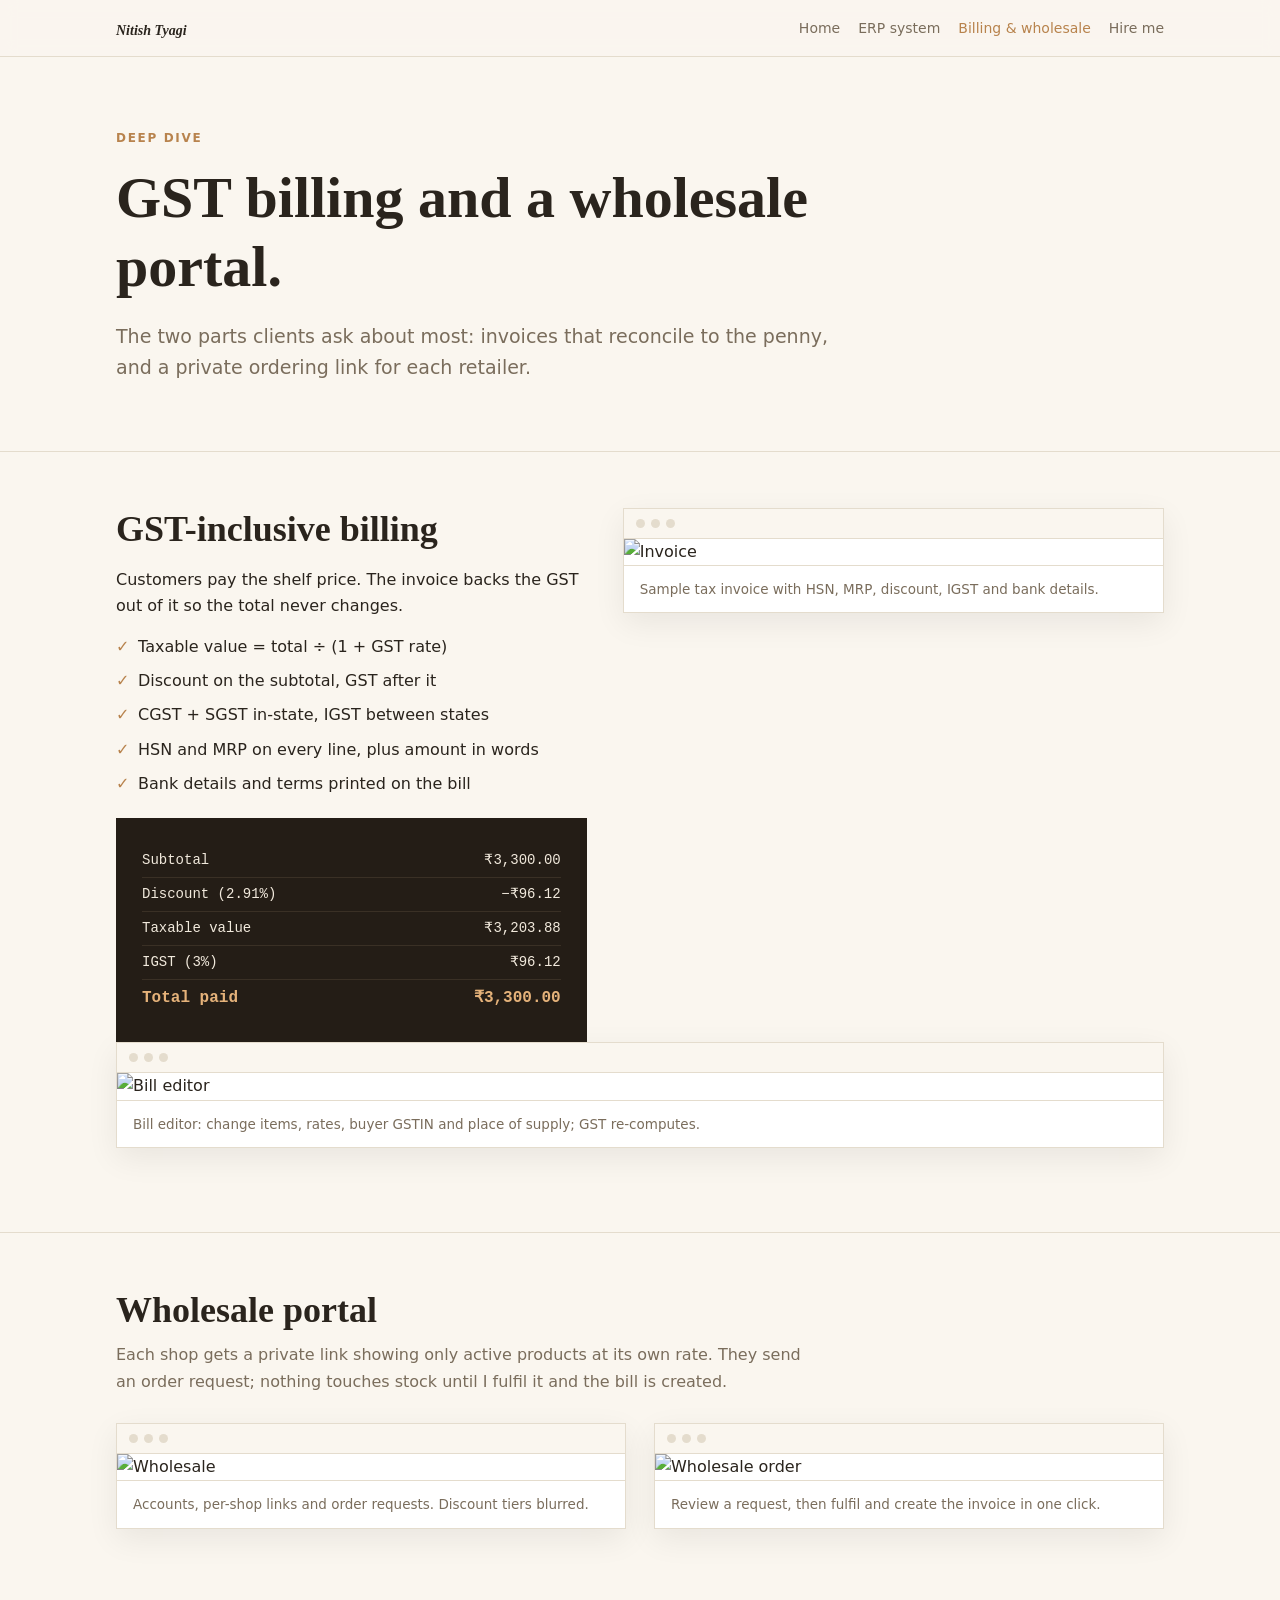
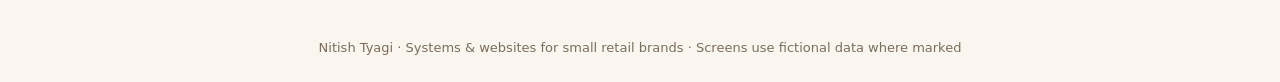
==== billing-wholesale.html @ 49830d81 "Add files via upload" ====
<!doctype html><html lang="en"><head><meta charset="utf-8"><meta name="viewport" content="width=device-width,initial-scale=1"><title>GST billing & wholesale portal</title><link rel="stylesheet" href="style.css"></head><body>
<nav><div class="wrap"><b><a href="index.html" style="margin:0;color:inherit">Nitish Tyagi</a></b><div><a href="index.html">Home</a><a href="erp.html">ERP system</a><a href="billing-wholesale.html" class=on>Billing & wholesale</a><a href="contact.html">Hire me</a></div></div></nav>
<header class="hero"><div class="wrap"><div class="eyebrow">Deep dive</div><h1>GST billing and a wholesale portal.</h1><p class="lead">The two parts clients ask about most: invoices that reconcile to the penny, and a private ordering link for each retailer.</p></div></header>
<section><div class="wrap"><div class="split"><div><h2>GST-inclusive billing</h2>
<p class="sub" style="margin-bottom:14px">Customers pay the shelf price. The invoice backs the GST out of it so the total never changes.</p>
<ul class="ticks"><li>Taxable value = total ÷ (1 + GST rate)</li><li>Discount on the subtotal, GST after it</li><li>CGST + SGST in-state, IGST between states</li><li>HSN and MRP on every line, plus amount in words</li><li>Bank details and terms printed on the bill</li></ul>
<div class="math" style="margin-top:20px"><div><span>Subtotal</span><span>₹3,300.00</span></div><div><span>Discount (2.91%)</span><span>−₹96.12</span></div><div><span>Taxable value</span><span>₹3,203.88</span></div><div><span>IGST (3%)</span><span>₹96.12</span></div><div><span>Total paid</span><span>₹3,300.00</span></div></div></div>
<figure><div class="frame"><i></i><i></i><i></i></div><img loading="lazy" src="assets/inv.webp" alt="Invoice"><figcaption>Sample tax invoice with HSN, MRP, discount, IGST and bank details.</figcaption></figure></div>
<figure><div class="frame"><i></i><i></i><i></i></div><img loading="lazy" src="assets/edit.webp" alt="Bill editor"><figcaption>Bill editor: change items, rates, buyer GSTIN and place of supply; GST re-computes.</figcaption></figure></div></section>
<section id="wholesale"><div class="wrap"><h2>Wholesale portal</h2><p class="sub">Each shop gets a private link showing only active products at its own rate. They send an order request; nothing touches stock until I fulfil it and the bill is created.</p>
<div class="grid2"><figure><div class="frame"><i></i><i></i><i></i></div><img loading="lazy" src="assets/ws.webp" alt="Wholesale"><figcaption>Accounts, per-shop links and order requests. Discount tiers blurred.</figcaption></figure><figure><div class="frame"><i></i><i></i><i></i></div><img loading="lazy" src="assets/wso.webp" alt="Wholesale order"><figcaption>Review a request, then fulfil and create the invoice in one click.</figcaption></figure></div></div></section>
<footer>Nitish Tyagi · Systems &amp; websites for small retail brands · Screens use fictional data where marked</footer></body></html>
---- style.css ----
:root{--bg:#faf6ef;--ink:#2a241d;--mute:#7a6d5c;--gold:#b8834d;--line:#e4dccd;--card:#fff;--dark:#241d16}
@media(prefers-color-scheme:dark){:root:not([data-theme=light]){--bg:#17130f;--ink:#f1e9dc;--mute:#a69884;--gold:#d29a62;--line:#33291f;--card:#211a14;--dark:#0f0c09}}
*{box-sizing:border-box}html{scroll-behavior:smooth}
body{margin:0;background:var(--bg);color:var(--ink);font:16px/1.65 Inter,system-ui,-apple-system,Segoe UI,sans-serif}
.wrap{max-width:1080px;margin:0 auto;padding:0 16px}
h1,h2,h3{font-family:Georgia,'Times New Roman',serif;line-height:1.2;margin:0}
nav{position:sticky;top:0;background:color-mix(in srgb,var(--bg) 90%,transparent);backdrop-filter:blur(8px);border-bottom:1px solid var(--line);z-index:5}
nav .wrap{display:flex;justify-content:space-between;align-items:center;height:56px}
nav b{font-family:Georgia,serif;font-style:italic;font-size:20px}nav a{color:var(--mute);text-decoration:none;margin-left:18px;font-size:14px}nav a:hover{color:var(--gold)}
.hero{padding:72px 0 48px}.eyebrow{color:var(--gold);letter-spacing:.14em;text-transform:uppercase;font-size:12px;font-weight:600}
.hero h1{font-size:clamp(34px,6vw,58px);margin:14px 0 18px;max-width:820px}.hero p.lead{font-size:19px;color:var(--mute);max-width:720px}
.stats{display:grid;grid-template-columns:repeat(auto-fit,minmax(150px,1fr));gap:0;border:1px solid var(--line);background:var(--card);margin-top:36px}
.stats div{padding:18px 20px;border-right:1px solid var(--line)}.stats div:last-child{border:0}.stats b{display:block;font-family:Georgia,serif;font-size:26px}.stats span{color:var(--mute);font-size:13px}
section{padding:56px 0;border-top:1px solid var(--line)}section h2{font-size:clamp(26px,4vw,36px);margin-bottom:10px}section>.wrap>p.sub{color:var(--mute);max-width:700px;margin:0 0 28px}
figure{margin:0 0 28px;background:var(--card);border:1px solid var(--line);box-shadow:0 10px 30px rgba(0,0,0,.07)}
.frame{display:flex;gap:6px;padding:10px 12px;border-bottom:1px solid var(--line);background:var(--bg)}.frame i{width:9px;height:9px;border-radius:50%;background:var(--line)}
figure img{display:block;width:100%;height:auto}figcaption{padding:12px 16px;font-size:13.5px;color:var(--mute);border-top:1px solid var(--line)}
.grid2{display:grid;grid-template-columns:1fr 1fr;gap:28px;align-items:start}.split{display:grid;grid-template-columns:1fr 1.15fr;gap:36px;align-items:start}
.cards{display:grid;grid-template-columns:repeat(auto-fit,minmax(240px,1fr));gap:16px}
.card{background:var(--card);border:1px solid var(--line);padding:20px}.card h3{font-size:19px;margin-bottom:6px}.card p{margin:0;color:var(--mute);font-size:14.5px}
.math{background:var(--dark);color:#f1e9dc;padding:26px;font-family:ui-monospace,Menlo,monospace;font-size:14px}
.math div{display:flex;justify-content:space-between;padding:5px 0;border-bottom:1px solid #3a3025}.math div:last-child{border:0;font-weight:700;color:#e5b27a;font-size:16px}
.tags{display:flex;flex-wrap:wrap;gap:8px}.tags span{border:1px solid var(--line);background:var(--card);padding:6px 12px;font-size:13.5px}
ul.ticks{list-style:none;padding:0;margin:14px 0 0}ul.ticks li{padding-left:22px;position:relative;margin:8px 0}ul.ticks li:before{content:"✓";position:absolute;left:0;color:var(--gold);font-weight:700}
.cta{background:var(--dark);color:#f1e9dc;text-align:center;padding:64px 16px}.cta h2{margin-bottom:12px}.cta p{color:#b9ab97;max-width:620px;margin:0 auto 22px}
.btn{display:inline-block;background:var(--gold);color:#fff;padding:12px 24px;text-decoration:none;font-weight:600}
footer{padding:24px 16px;text-align:center;color:var(--mute);font-size:13px}
@media(max-width:800px){.grid2,.split{grid-template-columns:1fr}nav a:not(.keep){display:none}.stats div{border-right:0;border-bottom:1px solid var(--line)}}

nav a.on{color:var(--gold)}
.pill{display:inline-block;border:1px solid var(--line);background:var(--card);padding:4px 12px;font-size:12.5px;color:var(--mute);margin:0 6px 6px 0}
.proj{display:block;text-decoration:none;color:inherit;background:var(--card);border:1px solid var(--line);box-shadow:0 10px 30px rgba(0,0,0,.06);transition:transform .2s}
.proj:hover{transform:translateY(-3px)}.proj img{width:100%;display:block;border-bottom:1px solid var(--line)}.proj div{padding:20px}.proj h3{font-size:22px;margin:6px 0}.proj p{margin:0;color:var(--mute);font-size:15px}
.ph{display:none;aspect-ratio:16/10;align-items:center;justify-content:center;flex-direction:column;gap:6px;background:repeating-linear-gradient(45deg,var(--bg),var(--bg) 12px,var(--card) 12px,var(--card) 24px);color:var(--mute);font-size:13px;text-align:center;padding:16px}
.ph b{font-family:Georgia,serif;font-size:18px;color:var(--ink)}
.swatches{display:flex;gap:10px;flex-wrap:wrap}.sw{width:92px}.sw i{display:block;height:56px;border:1px solid var(--line)}.sw span{font-size:12px;color:var(--mute)}
.mob{max-width:300px;margin:0 auto}
.grid2>*,.split>*,.cards>*{min-width:0}img{max-width:100%}.grid2,.split{grid-template-columns:minmax(0,1fr) minmax(0,1fr)}.split{grid-template-columns:minmax(0,1fr) minmax(0,1.15fr)}
@media(max-width:800px){.grid2,.split{grid-template-columns:minmax(0,1fr)}}
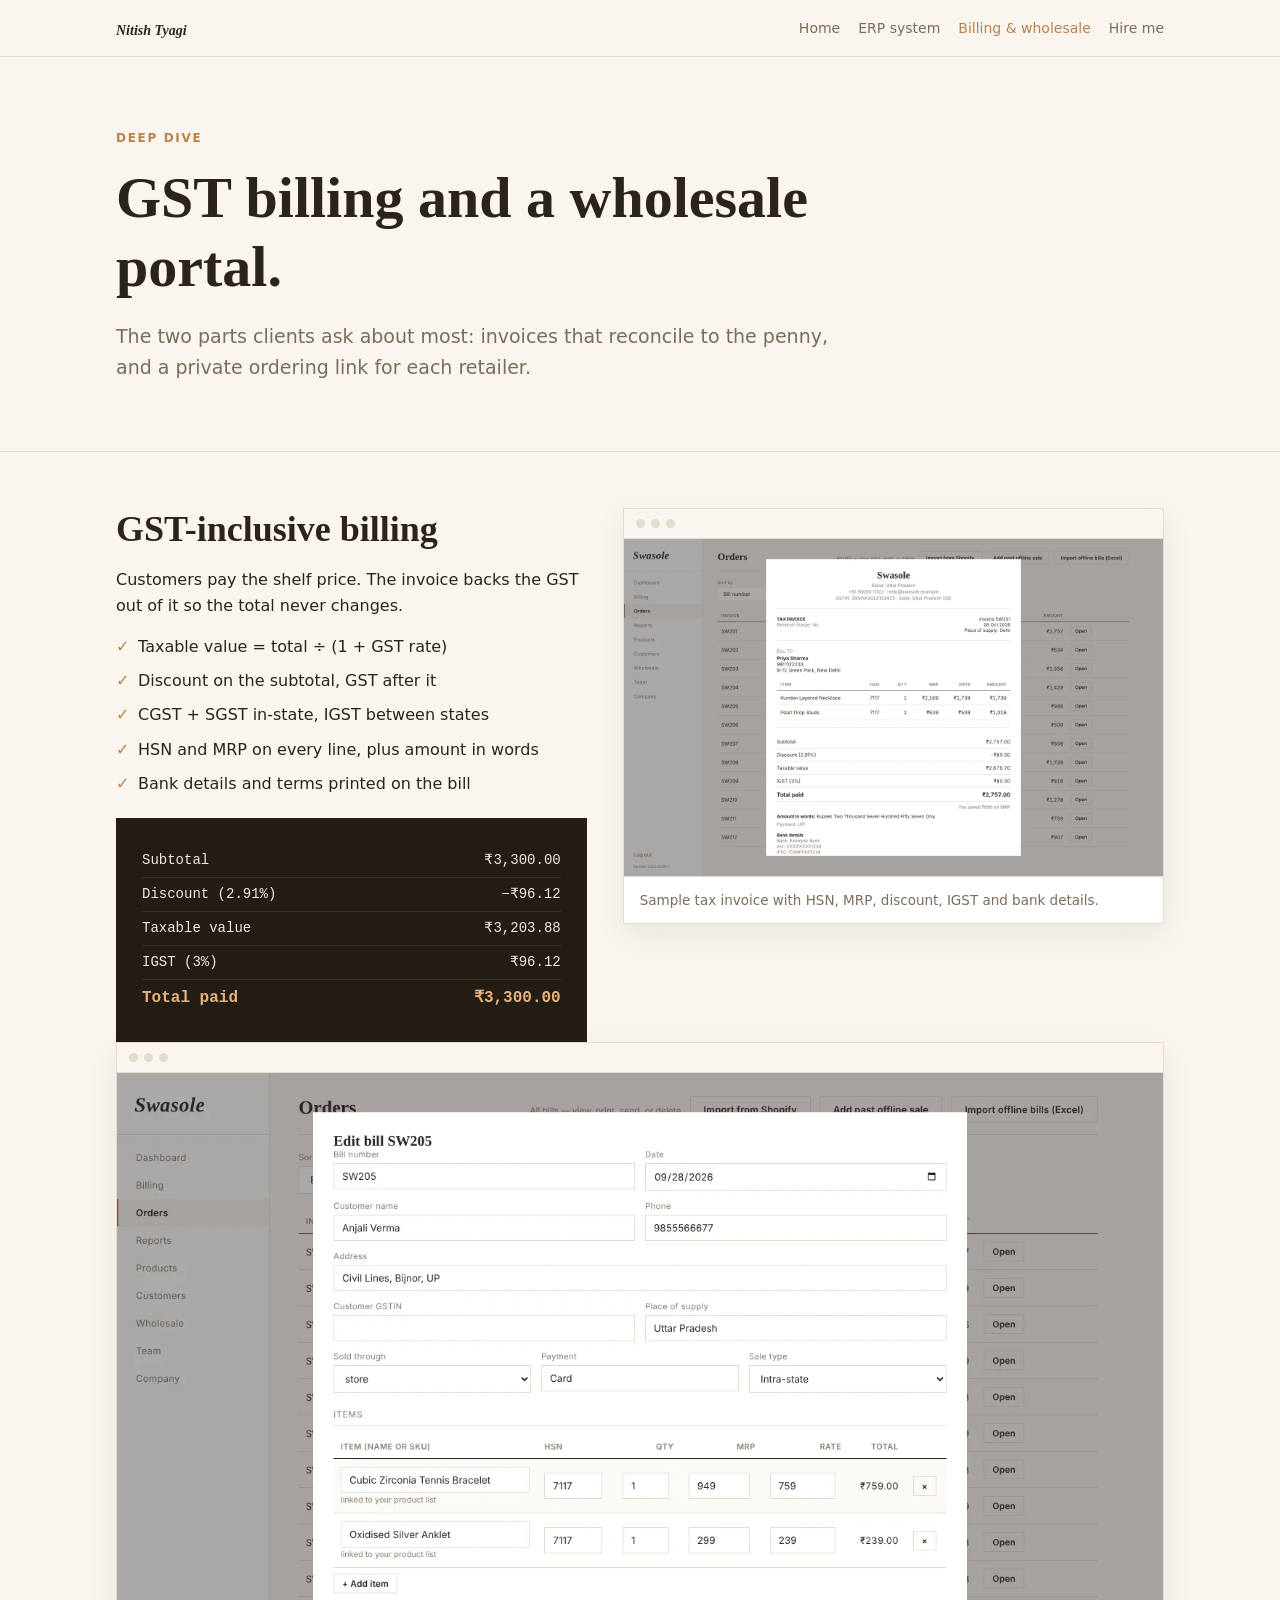
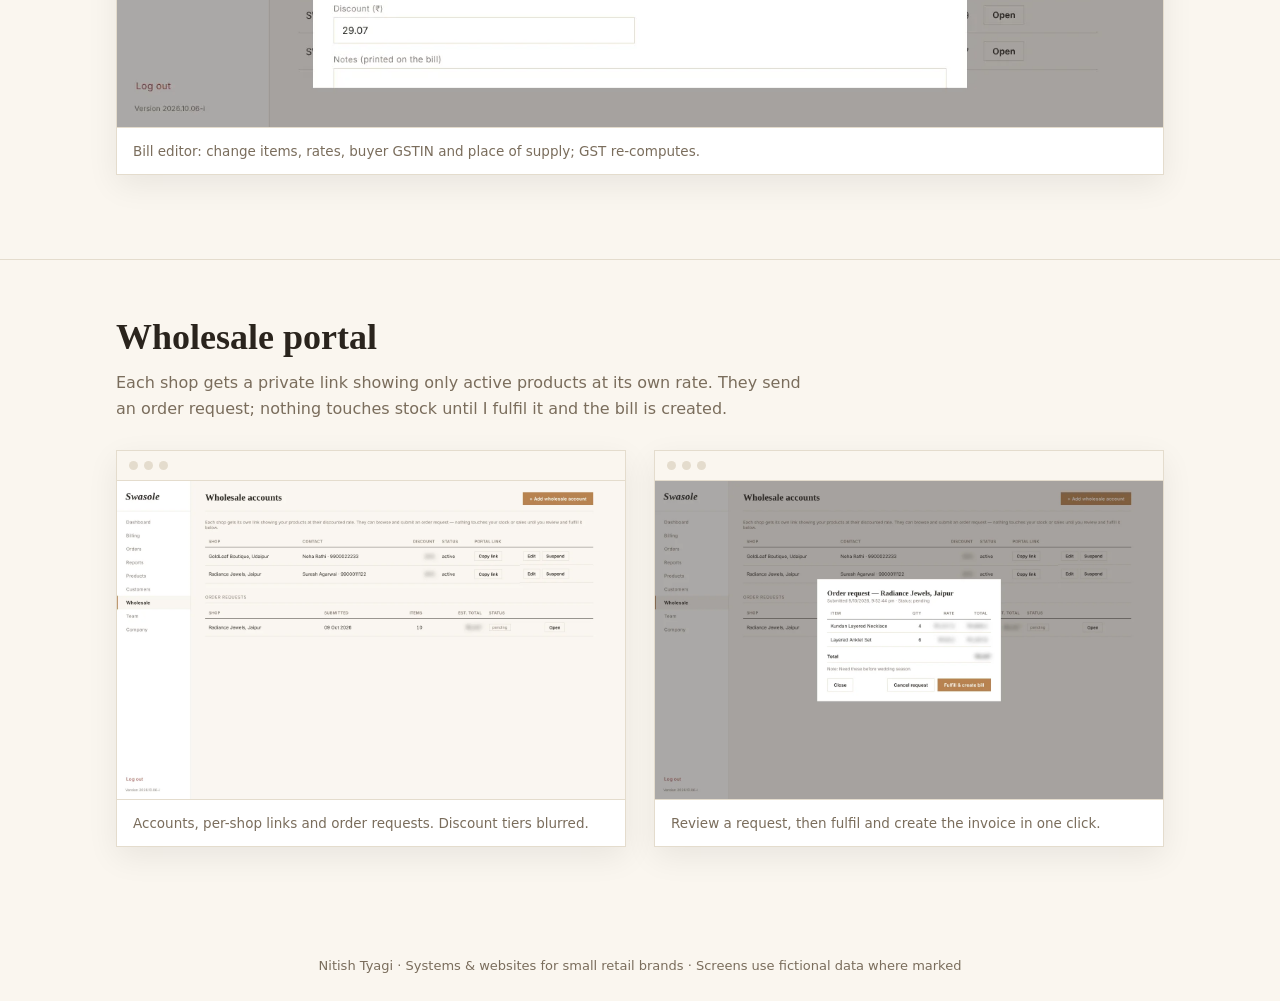
==== commit cd2d19f8: "Add files via upload" ====
--- a/billing-wholesale.html
+++ b/billing-wholesale.html
@@ -5,8 +5,8 @@
 <p class="sub" style="margin-bottom:14px">Customers pay the shelf price. The invoice backs the GST out of it so the total never changes.</p>
 <ul class="ticks"><li>Taxable value = total ÷ (1 + GST rate)</li><li>Discount on the subtotal, GST after it</li><li>CGST + SGST in-state, IGST between states</li><li>HSN and MRP on every line, plus amount in words</li><li>Bank details and terms printed on the bill</li></ul>
 <div class="math" style="margin-top:20px"><div><span>Subtotal</span><span>₹3,300.00</span></div><div><span>Discount (2.91%)</span><span>−₹96.12</span></div><div><span>Taxable value</span><span>₹3,203.88</span></div><div><span>IGST (3%)</span><span>₹96.12</span></div><div><span>Total paid</span><span>₹3,300.00</span></div></div></div>
-<figure><div class="frame"><i></i><i></i><i></i></div><img loading="lazy" src="assets/inv.webp" alt="Invoice"><figcaption>Sample tax invoice with HSN, MRP, discount, IGST and bank details.</figcaption></figure></div>
-<figure><div class="frame"><i></i><i></i><i></i></div><img loading="lazy" src="assets/edit.webp" alt="Bill editor"><figcaption>Bill editor: change items, rates, buyer GSTIN and place of supply; GST re-computes.</figcaption></figure></div></section>
+<figure><div class="frame"><i></i><i></i><i></i></div><img loading="lazy" src="inv.webp" alt="Invoice"><figcaption>Sample tax invoice with HSN, MRP, discount, IGST and bank details.</figcaption></figure></div>
+<figure><div class="frame"><i></i><i></i><i></i></div><img loading="lazy" src="edit.webp" alt="Bill editor"><figcaption>Bill editor: change items, rates, buyer GSTIN and place of supply; GST re-computes.</figcaption></figure></div></section>
 <section id="wholesale"><div class="wrap"><h2>Wholesale portal</h2><p class="sub">Each shop gets a private link showing only active products at its own rate. They send an order request; nothing touches stock until I fulfil it and the bill is created.</p>
-<div class="grid2"><figure><div class="frame"><i></i><i></i><i></i></div><img loading="lazy" src="assets/ws.webp" alt="Wholesale"><figcaption>Accounts, per-shop links and order requests. Discount tiers blurred.</figcaption></figure><figure><div class="frame"><i></i><i></i><i></i></div><img loading="lazy" src="assets/wso.webp" alt="Wholesale order"><figcaption>Review a request, then fulfil and create the invoice in one click.</figcaption></figure></div></div></section>
+<div class="grid2"><figure><div class="frame"><i></i><i></i><i></i></div><img loading="lazy" src="ws.webp" alt="Wholesale"><figcaption>Accounts, per-shop links and order requests. Discount tiers blurred.</figcaption></figure><figure><div class="frame"><i></i><i></i><i></i></div><img loading="lazy" src="wso.webp" alt="Wholesale order"><figcaption>Review a request, then fulfil and create the invoice in one click.</figcaption></figure></div></div></section>
 <footer>Nitish Tyagi · Systems &amp; websites for small retail brands · Screens use fictional data where marked</footer></body></html>
